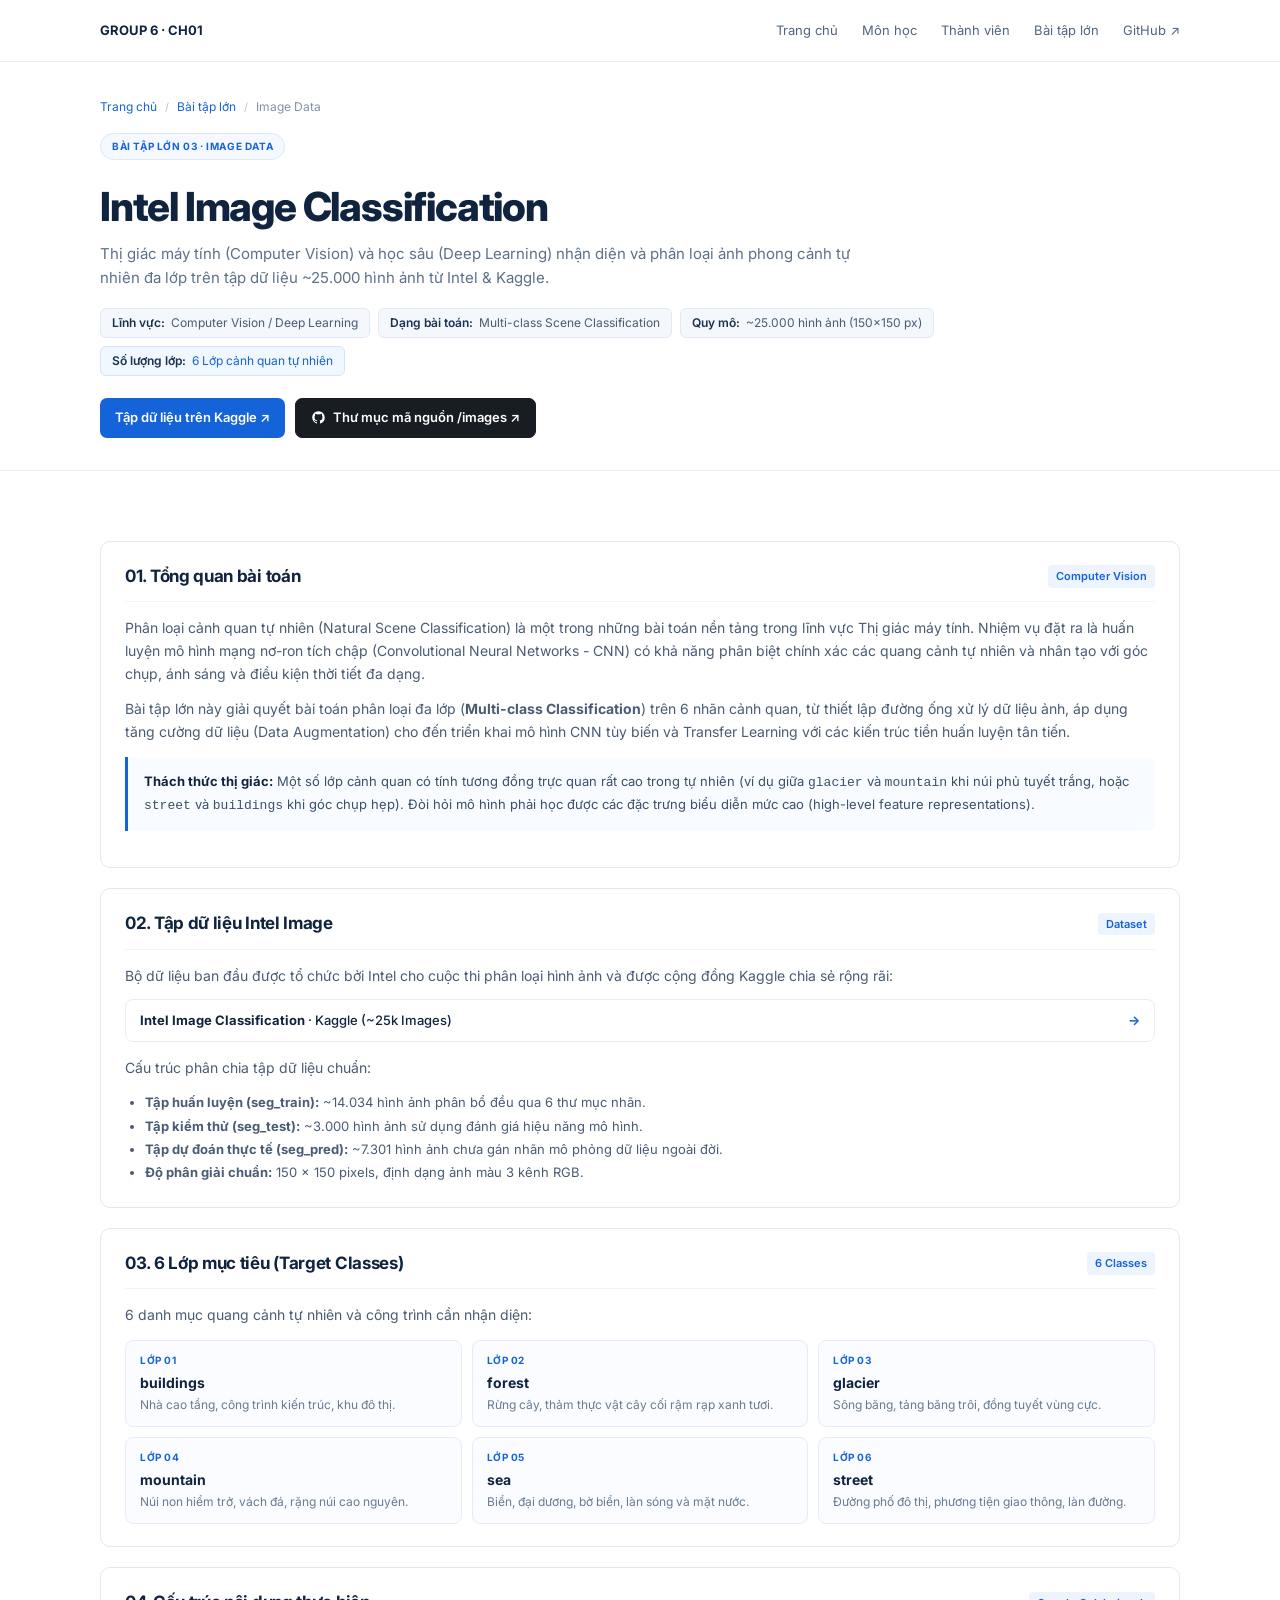
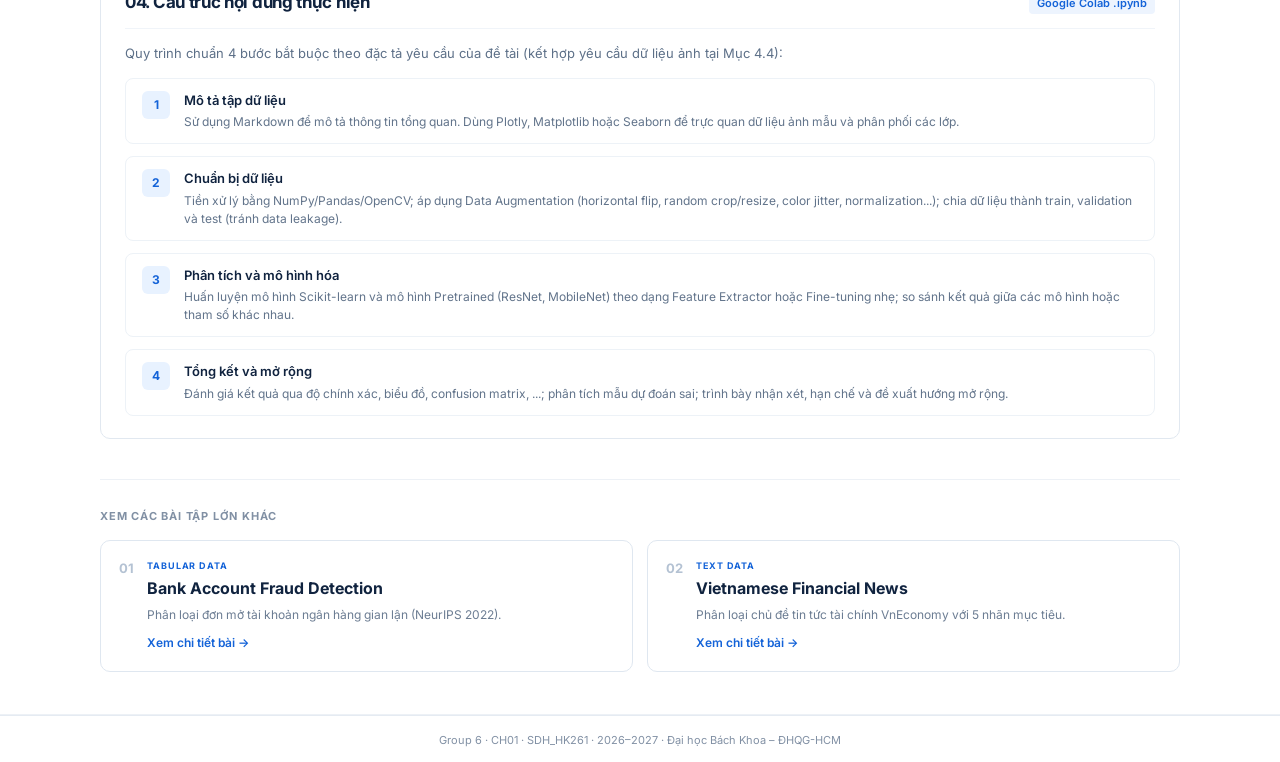
==== web/page/image/index.html @ 6b81ff3a "create landing page" ====
<!DOCTYPE html>
<html lang="vi">
<head>
    <meta charset="UTF-8">
    <meta name="viewport" content="width=device-width, initial-scale=1.0">

    <title>Image Data: Intel Image Classification · Group 6</title>

    <meta
        name="description"
        content="Bài tập lớn thị giác máy tính: Intel Image Classification (Kaggle ~25.000 ảnh) - Group 6."
    >

    <link rel="stylesheet" href="../../css/base.css">
    <link rel="stylesheet" href="../../css/page.css">

    <link rel="preconnect" href="https://fonts.googleapis.com">
    <link rel="preconnect" href="https://fonts.gstatic.com" crossorigin>
    <link
        href="https://fonts.googleapis.com/css2?family=Inter:wght@400;500;600;700;800&display=swap"
        rel="stylesheet"
    >
</head>

<body>

    <!-- ================= HEADER ================= -->
    <header class="header">
        <div class="container nav">
            <a href="../../index.html" class="logo">
                GROUP 6 · CH01
            </a>

            <nav class="nav-links">
                <a href="../../index.html">Trang chủ</a>
                <a href="../../index.html#course">Môn học</a>
                <a href="../../index.html#team">Thành viên</a>
                <a href="../../index.html#assignments">Bài tập lớn</a>
                <a
                    href="https://github.com/dducsw/co5177-data-analytics-and-visualization-project"
                    target="_blank"
                    rel="noopener noreferrer"
                >
                    GitHub ↗
                </a>
            </nav>
        </div>
    </header>

    <main>
        <!-- ================= HERO ================= -->
        <section class="page-hero">
            <div class="container">
                <nav class="breadcrumb" aria-label="Breadcrumb">
                    <a href="../../index.html">Trang chủ</a>
                    <span class="breadcrumb-sep">/</span>
                    <a href="../../index.html#assignments">Bài tập lớn</a>
                    <span class="breadcrumb-sep">/</span>
                    <span>Image Data</span>
                </nav>

                <div class="badge">
                    BÀI TẬP LỚN 03 · IMAGE DATA
                </div>

                <h1>Intel Image Classification</h1>

                <p class="page-hero-desc">
                    Thị giác máy tính (Computer Vision) và học sâu (Deep Learning) nhận diện và phân loại ảnh phong cảnh tự nhiên đa lớp trên tập dữ liệu ~25.000 hình ảnh từ Intel &amp; Kaggle.
                </p>

                <div class="meta-pills">
                    <div class="pill">
                        <strong>Lĩnh vực:</strong> Computer Vision / Deep Learning
                    </div>
                    <div class="pill">
                        <strong>Dạng bài toán:</strong> Multi-class Scene Classification
                    </div>
                    <div class="pill">
                        <strong>Quy mô:</strong> ~25.000 hình ảnh (150×150 px)
                    </div>
                    <div class="pill pill-highlight">
                        <strong>Số lượng lớp:</strong> 6 Lớp cảnh quan tự nhiên
                    </div>
                </div>

                <div class="page-actions">
                    <a
                        href="https://www.kaggle.com/datasets/puneet6060/intel-image-classification"
                        class="btn btn-primary"
                        target="_blank"
                        rel="noopener noreferrer"
                    >
                        Tập dữ liệu trên Kaggle ↗
                    </a>

                    <a
                        href="https://github.com/dducsw/co5177-data-analytics-and-visualization-project/tree/main/images"
                        class="btn btn-dark"
                        target="_blank"
                        rel="noopener noreferrer"
                    >
                        <svg width="15" height="15" viewBox="0 0 24 24" fill="currentColor" aria-hidden="true" style="margin-right: 7px;">
                            <path fill-rule="evenodd" clip-rule="evenodd" d="M12 2C6.477 2 2 6.484 2 12.017c0 4.425 2.865 8.18 6.839 9.504.5.092.682-.217.682-.483 0-.237-.008-.868-.013-1.703-2.782.605-3.369-1.343-3.369-1.343-.454-1.158-1.11-1.466-1.11-1.466-.908-.62.069-.608.069-.608 1.003.07 1.53 1.032 1.53 1.032.892 1.53 2.341 1.088 2.91.832.092-.647.35-1.088.636-1.338-2.22-.253-4.555-1.113-4.555-4.951 0-1.093.39-1.988 1.029-2.688-.103-.253-.446-1.272.098-2.65 0 0 .84-.27 2.75 1.026A9.564 9.564 0 0112 6.844c.85.004 1.705.115 2.504.337 1.909-1.296 2.747-1.027 2.747-1.027.546 1.379.202 2.398.1 2.651.64.7 1.028 1.595 1.028 2.688 0 3.848-2.339 4.695-4.566 4.943.359.309.678.92.678 1.855 0 1.338-.012 2.419-.012 2.747 0 .268.18.58.688.482A10.019 10.019 0 0022 12.017C22 6.484 17.522 2 12 2z" />
                        </svg>
                        Thư mục mã nguồn /images ↗
                    </a>
                </div>
            </div>
        </section>

        <!-- ================= CONTENT ================= -->
        <section class="section">
            <div class="container">
                <div class="detail-layout">
                    <!-- CARD 1: OVERVIEW -->
                        <div class="detail-card">
                            <div class="detail-card-title">
                                <h3>01. Tổng quan bài toán</h3>
                                <span class="card-badge">Computer Vision</span>
                            </div>
                            <p>
                                Phân loại cảnh quan tự nhiên (Natural Scene Classification) là một trong những bài toán nền tảng trong lĩnh vực Thị giác máy tính. Nhiệm vụ đặt ra là huấn luyện mô hình mạng nơ-ron tích chập (Convolutional Neural Networks - CNN) có khả năng phân biệt chính xác các quang cảnh tự nhiên và nhân tạo với góc chụp, ánh sáng và điều kiện thời tiết đa dạng.
                            </p>
                            <p>
                                Bài tập lớn này giải quyết bài toán phân loại đa lớp (<strong>Multi-class Classification</strong>) trên 6 nhãn cảnh quan, từ thiết lập đường ống xử lý dữ liệu ảnh, áp dụng tăng cường dữ liệu (Data Augmentation) cho đến triển khai mô hình CNN tùy biến và Transfer Learning với các kiến trúc tiền huấn luyện tân tiến.
                            </p>

                            <div class="highlight-box">
                                <strong>Thách thức thị giác:</strong> Một số lớp cảnh quan có tính tương đồng trực quan rất cao trong tự nhiên (ví dụ giữa <code>glacier</code> và <code>mountain</code> khi núi phủ tuyết trắng, hoặc <code>street</code> và <code>buildings</code> khi góc chụp hẹp). Đòi hỏi mô hình phải học được các đặc trưng biểu diễn mức cao (high-level feature representations).
                            </div>
                        </div>

                        <!-- CARD 2: DATASET -->
                        <div class="detail-card">
                            <div class="detail-card-title">
                                <h3>02. Tập dữ liệu Intel Image</h3>
                                <span class="card-badge">Dataset</span>
                            </div>
                            <p>
                                Bộ dữ liệu ban đầu được tổ chức bởi Intel cho cuộc thi phân loại hình ảnh và được cộng đồng Kaggle chia sẻ rộng rãi:
                            </p>
                            <div class="resource-list" style="margin-bottom: 14px;">
                                <a
                                    href="https://www.kaggle.com/datasets/puneet6060/intel-image-classification"
                                    class="resource-item"
                                    target="_blank"
                                    rel="noopener noreferrer"
                                >
                                    <span><strong>Intel Image Classification</strong> · Kaggle (~25k Images)</span>
                                    <span class="res-arrow">→</span>
                                </a>
                            </div>
                            <p>
                                Cấu trúc phân chia tập dữ liệu chuẩn:
                            </p>
                            <ul style="padding-left: 20px; color: #4a5c73; font-size: 13px; line-height: 1.8;">
                                <li><strong>Tập huấn luyện (seg_train):</strong> ~14.034 hình ảnh phân bổ đều qua 6 thư mục nhãn.</li>
                                <li><strong>Tập kiểm thử (seg_test):</strong> ~3.000 hình ảnh sử dụng đánh giá hiệu năng mô hình.</li>
                                <li><strong>Tập dự đoán thực tế (seg_pred):</strong> ~7.301 hình ảnh chưa gán nhãn mô phỏng dữ liệu ngoài đời.</li>
                                <li><strong>Độ phân giải chuẩn:</strong> 150 × 150 pixels, định dạng ảnh màu 3 kênh RGB.</li>
                            </ul>
                        </div>

                        <!-- CARD 3: TARGET CLASSES -->
                        <div class="detail-card">
                            <div class="detail-card-title">
                                <h3>03. 6 Lớp mục tiêu (Target Classes)</h3>
                                <span class="card-badge">6 Classes</span>
                            </div>
                            <p>
                                6 danh mục quang cảnh tự nhiên và công trình cần nhận diện:
                            </p>
                            <div class="class-grid" style="grid-template-columns: repeat(3, 1fr);">
                                <div class="class-item">
                                    <span class="class-item-num">Lớp 01</span>
                                    <span class="class-item-name">buildings</span>
                                    <span class="class-item-desc">Nhà cao tầng, công trình kiến trúc, khu đô thị.</span>
                                </div>
                                <div class="class-item">
                                    <span class="class-item-num">Lớp 02</span>
                                    <span class="class-item-name">forest</span>
                                    <span class="class-item-desc">Rừng cây, thảm thực vật cây cối rậm rạp xanh tươi.</span>
                                </div>
                                <div class="class-item">
                                    <span class="class-item-num">Lớp 03</span>
                                    <span class="class-item-name">glacier</span>
                                    <span class="class-item-desc">Sông băng, tảng băng trôi, đồng tuyết vùng cực.</span>
                                </div>
                                <div class="class-item">
                                    <span class="class-item-num">Lớp 04</span>
                                    <span class="class-item-name">mountain</span>
                                    <span class="class-item-desc">Núi non hiểm trở, vách đá, rặng núi cao nguyên.</span>
                                </div>
                                <div class="class-item">
                                    <span class="class-item-num">Lớp 05</span>
                                    <span class="class-item-name">sea</span>
                                    <span class="class-item-desc">Biển, đại dương, bờ biển, làn sóng và mặt nước.</span>
                                </div>
                                <div class="class-item">
                                    <span class="class-item-num">Lớp 06</span>
                                    <span class="class-item-name">street</span>
                                    <span class="class-item-desc">Đường phố đô thị, phương tiện giao thông, làn đường.</span>
                                </div>
                            </div>
                        </div>

                        <!-- CARD 4: PIPELINE -->
                        <div class="detail-card">
                            <div class="detail-card-title">
                                <h3>04. Cấu trúc nội dung thực hiện</h3>
                                <span class="card-badge">Google Colab .ipynb</span>
                            </div>
                            <p style="font-size: 13px; color: #5d7088; margin-bottom: 14px;">
                                Quy trình chuẩn 4 bước bắt buộc theo đặc tả yêu cầu của đề tài (kết hợp yêu cầu dữ liệu ảnh tại Mục 4.4):
                            </p>
                            <div class="pipeline-list">
                                <div class="pipeline-step">
                                    <div class="pipeline-step-idx">1</div>
                                    <div class="pipeline-step-content">
                                        <h4>Mô tả tập dữ liệu</h4>
                                        <p>Sử dụng Markdown để mô tả thông tin tổng quan. Dùng Plotly, Matplotlib hoặc Seaborn để trực quan dữ liệu ảnh mẫu và phân phối các lớp.</p>
                                    </div>
                                </div>
                                <div class="pipeline-step">
                                    <div class="pipeline-step-idx">2</div>
                                    <div class="pipeline-step-content">
                                        <h4>Chuẩn bị dữ liệu</h4>
                                        <p>Tiền xử lý bằng NumPy/Pandas/OpenCV; áp dụng Data Augmentation (horizontal flip, random crop/resize, color jitter, normalization...); chia dữ liệu thành train, validation và test (tránh data leakage).</p>
                                    </div>
                                </div>
                                <div class="pipeline-step">
                                    <div class="pipeline-step-idx">3</div>
                                    <div class="pipeline-step-content">
                                        <h4>Phân tích và mô hình hóa</h4>
                                        <p>Huấn luyện mô hình Scikit-learn và mô hình Pretrained (ResNet, MobileNet) theo dạng Feature Extractor hoặc Fine-tuning nhẹ; so sánh kết quả giữa các mô hình hoặc tham số khác nhau.</p>
                                    </div>
                                </div>
                                <div class="pipeline-step">
                                    <div class="pipeline-step-idx">4</div>
                                    <div class="pipeline-step-content">
                                        <h4>Tổng kết và mở rộng</h4>
                                        <p>Đánh giá kết quả qua độ chính xác, biểu đồ, confusion matrix, ...; phân tích mẫu dự đoán sai; trình bày nhận xét, hạn chế và đề xuất hướng mở rộng.</p>
                                    </div>
                                </div>
                            </div>
                        </div>
                </div>

                <!-- OTHER ASSIGNMENTS NAVIGATION -->
                <div class="other-assignments">
                    <div class="other-assignments-title">Xem các bài tập lớn khác</div>
                    <div class="other-assignments-grid">
                        <a href="../tabular/index.html" class="assignment-card">
                            <div class="assignment-number">01</div>
                            <div class="assignment-content">
                                <span class="assignment-type">TABULAR DATA</span>
                                <h3>Bank Account Fraud Detection</h3>
                                <p>Phân loại đơn mở tài khoản ngân hàng gian lận (NeurIPS 2022).</p>
                                <span class="view-project">Xem chi tiết bài →</span>
                            </div>
                        </a>

                        <a href="../text/index.html" class="assignment-card">
                            <div class="assignment-number">02</div>
                            <div class="assignment-content">
                                <span class="assignment-type">TEXT DATA</span>
                                <h3>Vietnamese Financial News</h3>
                                <p>Phân loại chủ đề tin tức tài chính VnEconomy với 5 nhãn mục tiêu.</p>
                                <span class="view-project">Xem chi tiết bài →</span>
                            </div>
                        </a>
                    </div>
                </div>
            </div>
        </section>
    </main>

    <!-- ================= FOOTER ================= -->
    <footer class="footer">
        <div class="container footer-content">
            <span>Group 6 · CH01 · SDH_HK261 · 2026–2027 · Đại học Bách Khoa – ĐHQG-HCM</span>
        </div>
    </footer>

</body>
</html>
---- web/css/base.css ----
/* =========================
   RESET & BASE
========================= */

* {
    margin: 0;
    padding: 0;
    box-sizing: border-box;
}

html {
    scroll-behavior: smooth;
}

body {
    font-family: "Inter", sans-serif;
    color: #10233f;
    background: #ffffff;
    line-height: 1.5;
}

a {
    color: inherit;
    text-decoration: none;
}

.container {
    width: min(1080px, calc(100% - 36px));
    margin: 0 auto;
}


/* =========================
   HEADER & NAVIGATION
========================= */

.header {
    height: 62px;
    border-bottom: 1px solid #e7edf5;
    background: rgba(255, 255, 255, 0.96);
    position: sticky;
    top: 0;
    z-index: 100;
    backdrop-filter: blur(10px);
}

.nav {
    height: 100%;
    display: flex;
    align-items: center;
    justify-content: space-between;
    gap: 20px;
}

.logo {
    display: flex;
    align-items: center;
    font-weight: 700;
    font-size: 13px;
    color: #10233f;
}

.nav-links {
    display: flex;
    gap: 24px;
    font-size: 13px;
    color: #52657f;
}

.nav-links a {
    transition: color 0.2s ease;
}

.nav-links a:hover {
    color: #1463d8;
}


/* =========================
   BUTTONS
========================= */

.btn {
    display: inline-flex;
    align-items: center;
    justify-content: center;
    padding: 9px 15px;
    border-radius: 7px;
    font-size: 13px;
    font-weight: 600;
    transition:
        background 0.2s ease,
        transform 0.2s ease,
        border-color 0.2s ease;
}

.btn-primary {
    background: #1463d8;
    color: #ffffff;
}

.btn-primary:hover {
    background: #0d50b5;
    transform: translateY(-1px);
}

.btn-secondary {
    background: #f0f4fa;
    color: #1a3353;
    border: 1px solid #d0dbe7;
}

.btn-secondary:hover {
    background: #e2ecf7;
    transform: translateY(-1px);
}

.btn-outline {
    background: #ffffff;
    color: #1463d8;
    border: 1px solid #c7dcf6;
}

.btn-outline:hover {
    background: #f5f9ff;
    border-color: #1463d8;
    transform: translateY(-1px);
}

.btn-dark {
    background: #181d24;
    color: #ffffff;
    border: 1px solid #181d24;
}

.btn-dark:hover {
    background: #0d1117;
    border-color: #0d1117;
    transform: translateY(-1px);
    box-shadow: 0 4px 12px rgba(16, 35, 63, 0.15);
}

.btn svg {
    flex-shrink: 0;
}

.btn-sm {
    padding: 6px 12px;
    font-size: 12px;
    border-radius: 6px;
}


/* =========================
   BADGES & LABELS
========================= */

.badge {
    display: inline-block;
    margin-bottom: 14px;
    padding: 5px 11px;
    border: 1px solid #d9e8fb;
    border-radius: 20px;
    background: #f5f9ff;
    color: #1463d8;
    font-size: 10px;
    font-weight: 700;
    letter-spacing: 0.6px;
}

.eyebrow {
    display: block;
    margin-bottom: 4px;
    color: #1463d8;
    font-size: 10px;
    font-weight: 700;
    letter-spacing: 1px;
}


/* =========================
   COMMON SECTION
========================= */

.section {
    padding: 42px 0;
    background: #ffffff;
    border-bottom: 1px solid #edf1f6;
}

.section-blue {
    background: #ffffff;
}

.section-heading {
    margin-bottom: 20px;
}

.section-heading h2 {
    font-size: 28px;
    line-height: 1.2;
    letter-spacing: -0.8px;
}


/* =========================
   ASSIGNMENT CARDS (SHARED)
========================= */

.assignment-grid {
    display: grid;
    grid-template-columns: repeat(3, 1fr);
    gap: 10px;
}

.assignment-card {
    display: flex;
    gap: 13px;
    padding: 18px;
    border: 1px solid #dfe7f0;
    border-radius: 10px;
    background: #ffffff;
    transition:
        transform 0.2s ease,
        box-shadow 0.2s ease,
        border-color 0.2s ease;
}

.assignment-card:hover {
    transform: translateY(-2px);
    border-color: #b9d2f2;
    box-shadow: 0 8px 20px rgba(31, 78, 121, 0.06);
}

.assignment-number {
    flex-shrink: 0;
    color: #b4c2d3;
    font-size: 13px;
    font-weight: 700;
}

.assignment-type {
    display: block;
    color: #1463d8;
    font-size: 9px;
    font-weight: 700;
    letter-spacing: 0.9px;
}

.assignment-content {
    flex: 1;
}

.assignment-content h3 {
    margin-top: 5px;
    font-size: 16px;
    line-height: 1.35;
    color: #10233f;
}

.assignment-content p {
    margin-top: 6px;
    color: #6c7d93;
    font-size: 12px;
    line-height: 1.5;
}

.view-project {
    display: inline-block;
    margin-top: 10px;
    color: #1463d8;
    font-size: 12px;
    font-weight: 600;
}


/* =========================
   FOOTER
========================= */

.footer {
    padding: 16px 0;
    background: #ffffff;
    border-top: 1px solid #e5ebf2;
}

.footer-content {
    display: flex;
    justify-content: center;
    align-items: center;
    text-align: center;
    color: #8190a4;
    font-size: 11px;
}


/* =========================
   BASE RESPONSIVE
========================= */

@media (max-width: 850px) {
    .nav-links {
        display: none;
    }

    .section {
        padding: 40px 0;
    }
}

@media (max-width: 600px) {
    .container {
        width: min(100% - 28px, 1080px);
    }

    .header {
        height: 58px;
    }

    .section {
        padding: 35px 0;
    }

    .section-heading {
        margin-bottom: 17px;
    }

    .section-heading h2 {
        font-size: 26px;
    }

    .assignment-card {
        padding: 16px;
    }

    .footer {
        padding: 15px 0;
    }

    .footer-content {
        line-height: 1.5;
    }
}
---- web/css/page.css ----
/* =========================
   DETAIL PAGES
========================= */

.breadcrumb {
    display: flex;
    align-items: center;
    gap: 8px;
    font-size: 12px;
    color: #8291a4;
    margin-bottom: 16px;
}

.breadcrumb a {
    color: #1463d8;
    transition: color 0.2s ease;
}

.breadcrumb a:hover {
    text-decoration: underline;
}

.breadcrumb-sep {
    color: #b4c2d3;
    font-size: 11px;
}

.page-hero {
    padding: 36px 0 32px;
    background: #ffffff;
    border-bottom: 1px solid #edf1f6;
}

.page-hero h1 {
    font-size: clamp(28px, 4vw, 40px);
    line-height: 1.15;
    letter-spacing: -1.2px;
    font-weight: 800;
    margin-top: 10px;
    color: #10233f;
}

.page-hero-desc {
    max-width: 780px;
    margin-top: 12px;
    color: #5d7088;
    font-size: 15px;
    line-height: 1.6;
}

.meta-pills {
    display: flex;
    flex-wrap: wrap;
    gap: 8px;
    margin-top: 18px;
}

.pill {
    display: inline-flex;
    align-items: center;
    gap: 6px;
    padding: 5px 11px;
    background: #f4f7fb;
    border: 1px solid #e1e9f2;
    border-radius: 6px;
    font-size: 12px;
    color: #4a5c73;
}

.pill strong {
    color: #1a3150;
    font-weight: 600;
}

.pill-highlight {
    background: #f0f7ff;
    border-color: #d1e4fa;
    color: #1463d8;
}

.page-actions {
    display: flex;
    flex-wrap: wrap;
    gap: 10px;
    margin-top: 22px;
}

.detail-layout {
    display: flex;
    flex-direction: column;
    gap: 20px;
    margin-top: 28px;
}

.detail-card {
    background: #ffffff;
    border: 1px solid #e1e8f0;
    border-radius: 10px;
    padding: 22px 24px;
    transition: border-color 0.2s ease, box-shadow 0.2s ease;
}

.detail-card:hover {
    border-color: #d2dfed;
    box-shadow: 0 4px 16px rgba(16, 35, 63, 0.04);
}

.detail-card-title {
    display: flex;
    align-items: center;
    justify-content: space-between;
    margin-bottom: 14px;
    padding-bottom: 12px;
    border-bottom: 1px solid #f0f4f9;
}

.detail-card-title h3 {
    font-size: 17px;
    font-weight: 700;
    letter-spacing: -0.3px;
    color: #10233f;
    display: flex;
    align-items: center;
    gap: 9px;
}

.detail-card-title .card-badge {
    font-size: 11px;
    font-weight: 600;
    padding: 3px 8px;
    border-radius: 4px;
    background: #edf4fe;
    color: #1463d8;
}

.detail-card p {
    color: #4a5c73;
    font-size: 14px;
    line-height: 1.65;
    margin-bottom: 12px;
}

.detail-card p:last-child {
    margin-bottom: 0;
}

.highlight-box {
    background: #f8fbff;
    border-left: 3px solid #1463d8;
    padding: 14px 16px;
    border-radius: 0 8px 8px 0;
    margin: 14px 0;
    font-size: 13px;
    color: #3b506b;
    line-height: 1.6;
}

.highlight-box strong {
    color: #10233f;
}

/* Class grid */
.class-grid {
    display: grid;
    grid-template-columns: repeat(auto-fill, minmax(200px, 1fr));
    gap: 10px;
    margin-top: 14px;
}

.class-item {
    padding: 12px 14px;
    border: 1px solid #e7edf5;
    border-radius: 8px;
    background: #fafcff;
    display: flex;
    flex-direction: column;
    gap: 4px;
    transition: transform 0.15s ease, border-color 0.15s ease;
}

.class-item:hover {
    transform: translateY(-2px);
    border-color: #b9d2f2;
    background: #ffffff;
}

.class-item-num {
    font-size: 10px;
    font-weight: 700;
    color: #1463d8;
    text-transform: uppercase;
    letter-spacing: 0.5px;
}

.class-item-name {
    font-size: 14px;
    font-weight: 700;
    color: #10233f;
}

.class-item-desc {
    font-size: 12px;
    color: #687b92;
    line-height: 1.4;
}

/* Steps / Pipeline */
.pipeline-list {
    display: flex;
    flex-direction: column;
    gap: 12px;
    margin-top: 14px;
}

.pipeline-step {
    display: flex;
    gap: 14px;
    padding: 12px 16px;
    border: 1px solid #edf2f7;
    border-radius: 8px;
    background: #ffffff;
}

.pipeline-step-idx {
    width: 28px;
    height: 28px;
    border-radius: 6px;
    background: #e8f2ff;
    color: #1463d8;
    display: flex;
    align-items: center;
    justify-content: center;
    font-weight: 700;
    font-size: 12px;
    flex-shrink: 0;
}

.pipeline-step-content h4 {
    font-size: 13px;
    font-weight: 600;
    color: #10233f;
    margin-bottom: 3px;
}

.pipeline-step-content p {
    font-size: 12px;
    color: #62748b;
    line-height: 1.5;
    margin-bottom: 0;
}

/* Resource items */
.resource-list {
    display: flex;
    flex-direction: column;
    gap: 10px;
}

.resource-item {
    display: flex;
    align-items: center;
    justify-content: space-between;
    padding: 11px 14px;
    border: 1px solid #e7edf5;
    border-radius: 8px;
    background: #ffffff;
    font-size: 13px;
    font-weight: 500;
    color: #10233f;
    transition: all 0.2s ease;
}

.resource-item:hover {
    border-color: #1463d8;
    color: #1463d8;
    background: #f7faff;
    transform: translateX(3px);
}

.resource-item span.res-arrow {
    color: #1463d8;
    font-weight: 700;
}

/* Other assignments nav bar */
.other-assignments {
    margin-top: 40px;
    padding-top: 28px;
    border-top: 1px solid #edf1f6;
}

.other-assignments-title {
    font-size: 11px;
    font-weight: 700;
    color: #8190a4;
    letter-spacing: 0.8px;
    text-transform: uppercase;
    margin-bottom: 16px;
}

.other-assignments-grid {
    display: grid;
    grid-template-columns: repeat(2, 1fr);
    gap: 14px;
}


/* =========================
   PAGE RESPONSIVE
========================= */

@media (max-width: 850px) {
    .other-assignments-grid {
        grid-template-columns: 1fr;
    }
}

@media (max-width: 600px) {
    .page-hero {
        padding: 26px 0 24px;
    }

    .page-hero h1 {
        font-size: 26px;
        letter-spacing: -0.8px;
    }

    .meta-pills {
        gap: 6px;
    }

    .pill {
        font-size: 11px;
        padding: 4px 9px;
    }

    .detail-card {
        padding: 16px 18px;
    }

    .class-grid {
        grid-template-columns: 1fr;
    }
}
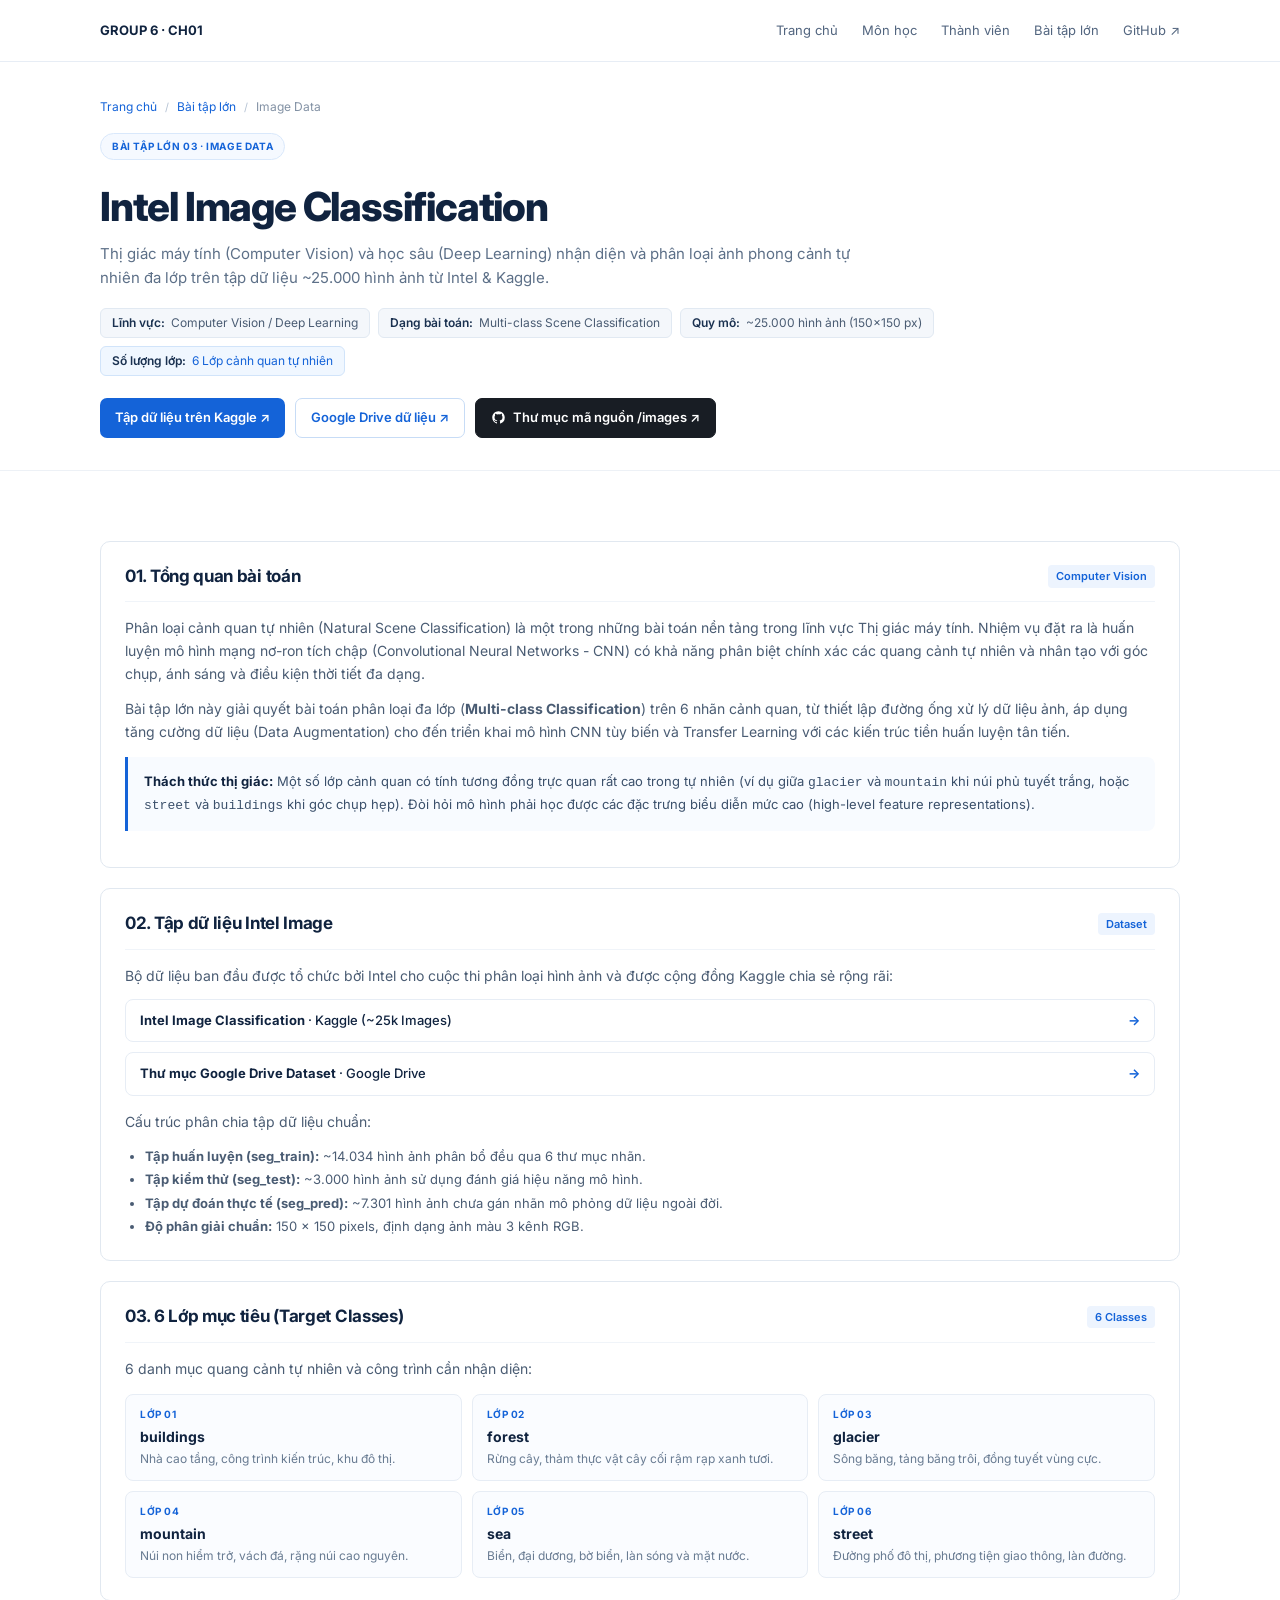
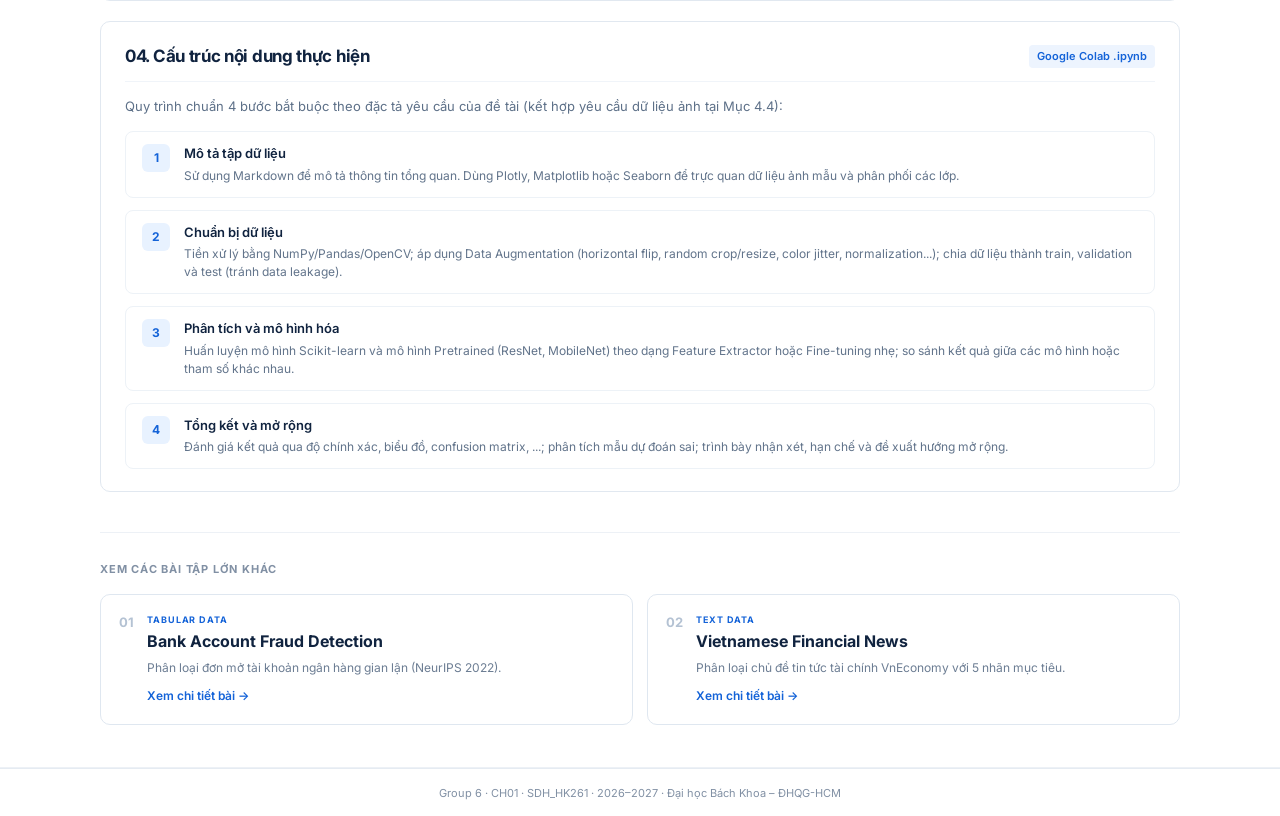
==== commit 83c6d0c8: "refactor: update web UI links, documentation, and streamline text classification notebook content" ====
--- a/web/page/image/index.html
+++ b/web/page/image/index.html
@@ -95,6 +95,15 @@
                     </a>
 
                     <a
+                        href="https://drive.google.com/drive/u/1/folders/1tvKO5ngr-TreH7GLJ77_DFR3ilTZoxUP"
+                        class="btn btn-outline"
+                        target="_blank"
+                        rel="noopener noreferrer"
+                    >
+                        Google Drive dữ liệu ↗
+                    </a>
+
+                    <a
                         href="https://github.com/dducsw/co5177-data-analytics-and-visualization-project/tree/main/images"
                         class="btn btn-dark"
                         target="_blank"
@@ -148,6 +157,15 @@
                                     rel="noopener noreferrer"
                                 >
                                     <span><strong>Intel Image Classification</strong> · Kaggle (~25k Images)</span>
+                                    <span class="res-arrow">→</span>
+                                </a>
+                                <a
+                                    href="https://drive.google.com/drive/u/1/folders/1tvKO5ngr-TreH7GLJ77_DFR3ilTZoxUP"
+                                    class="resource-item"
+                                    target="_blank"
+                                    rel="noopener noreferrer"
+                                >
+                                    <span><strong>Thư mục Google Drive Dataset</strong> · Google Drive</span>
                                     <span class="res-arrow">→</span>
                                 </a>
                             </div>
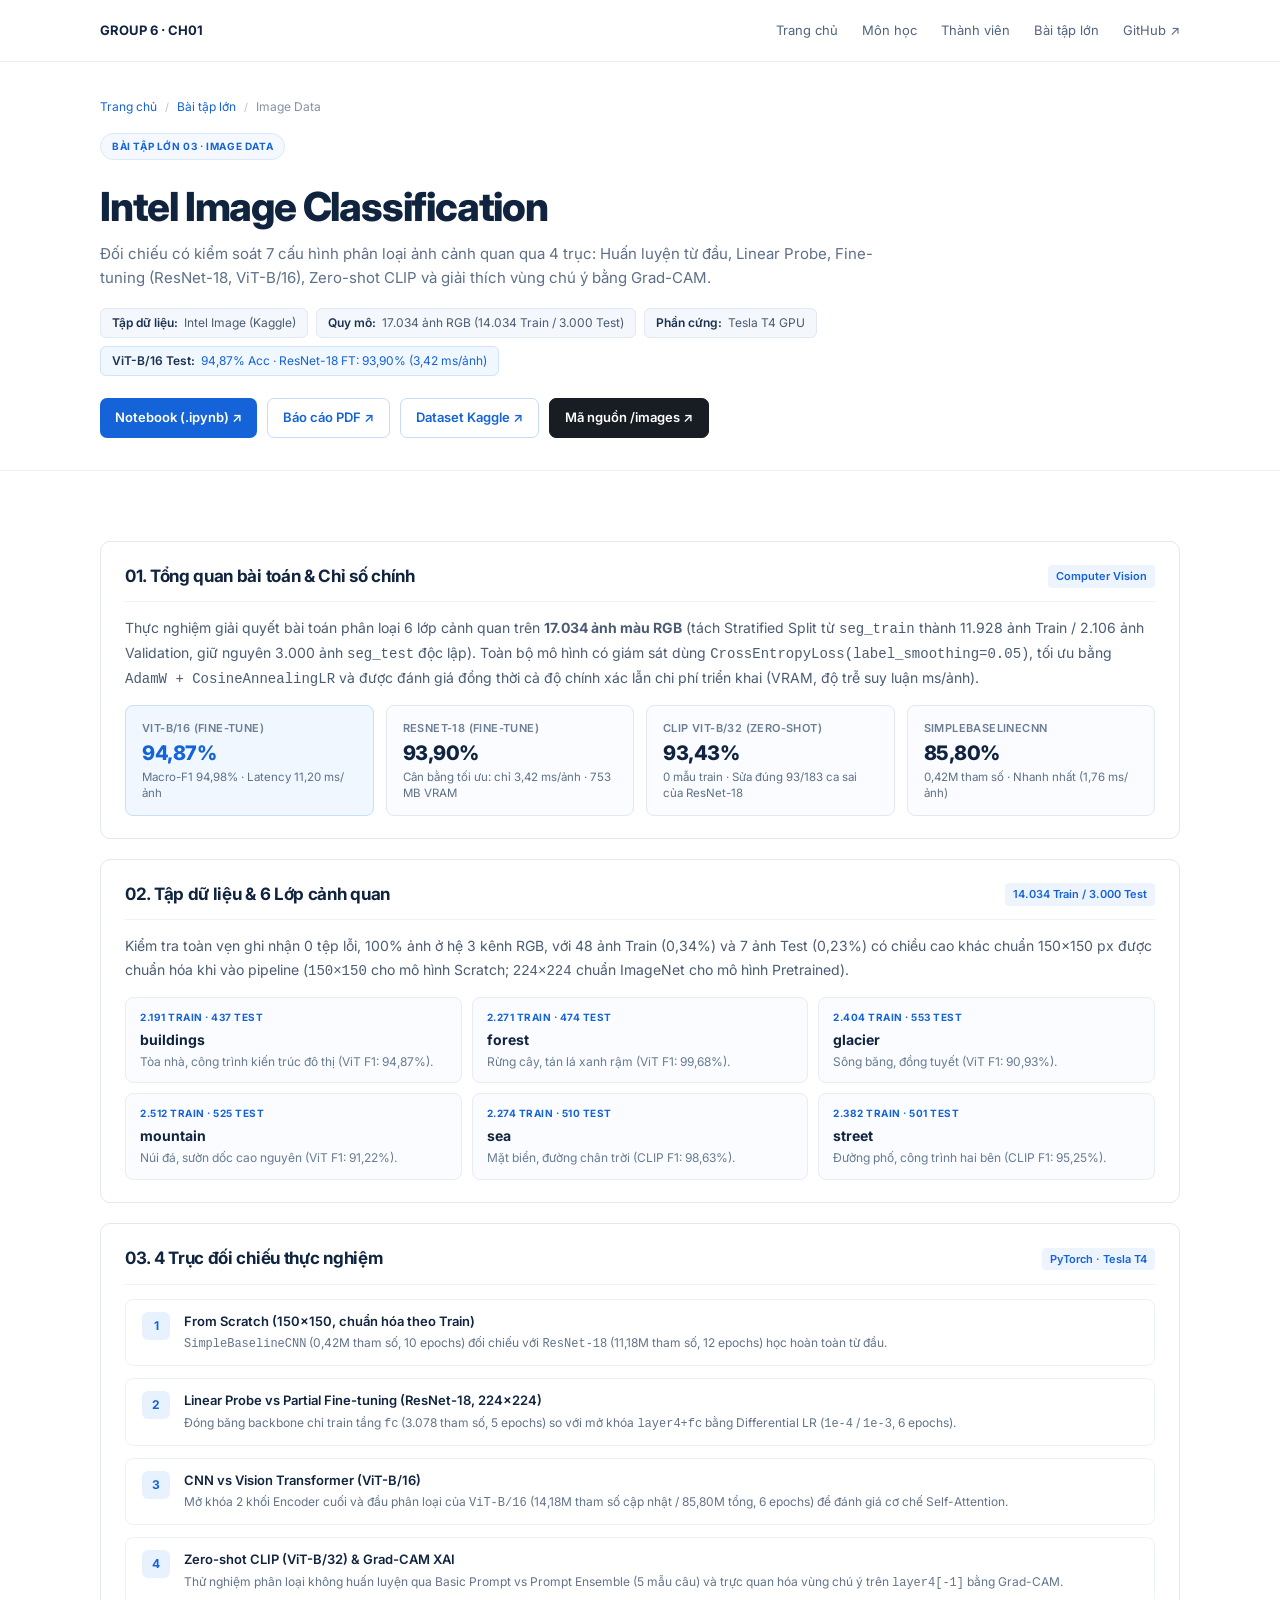
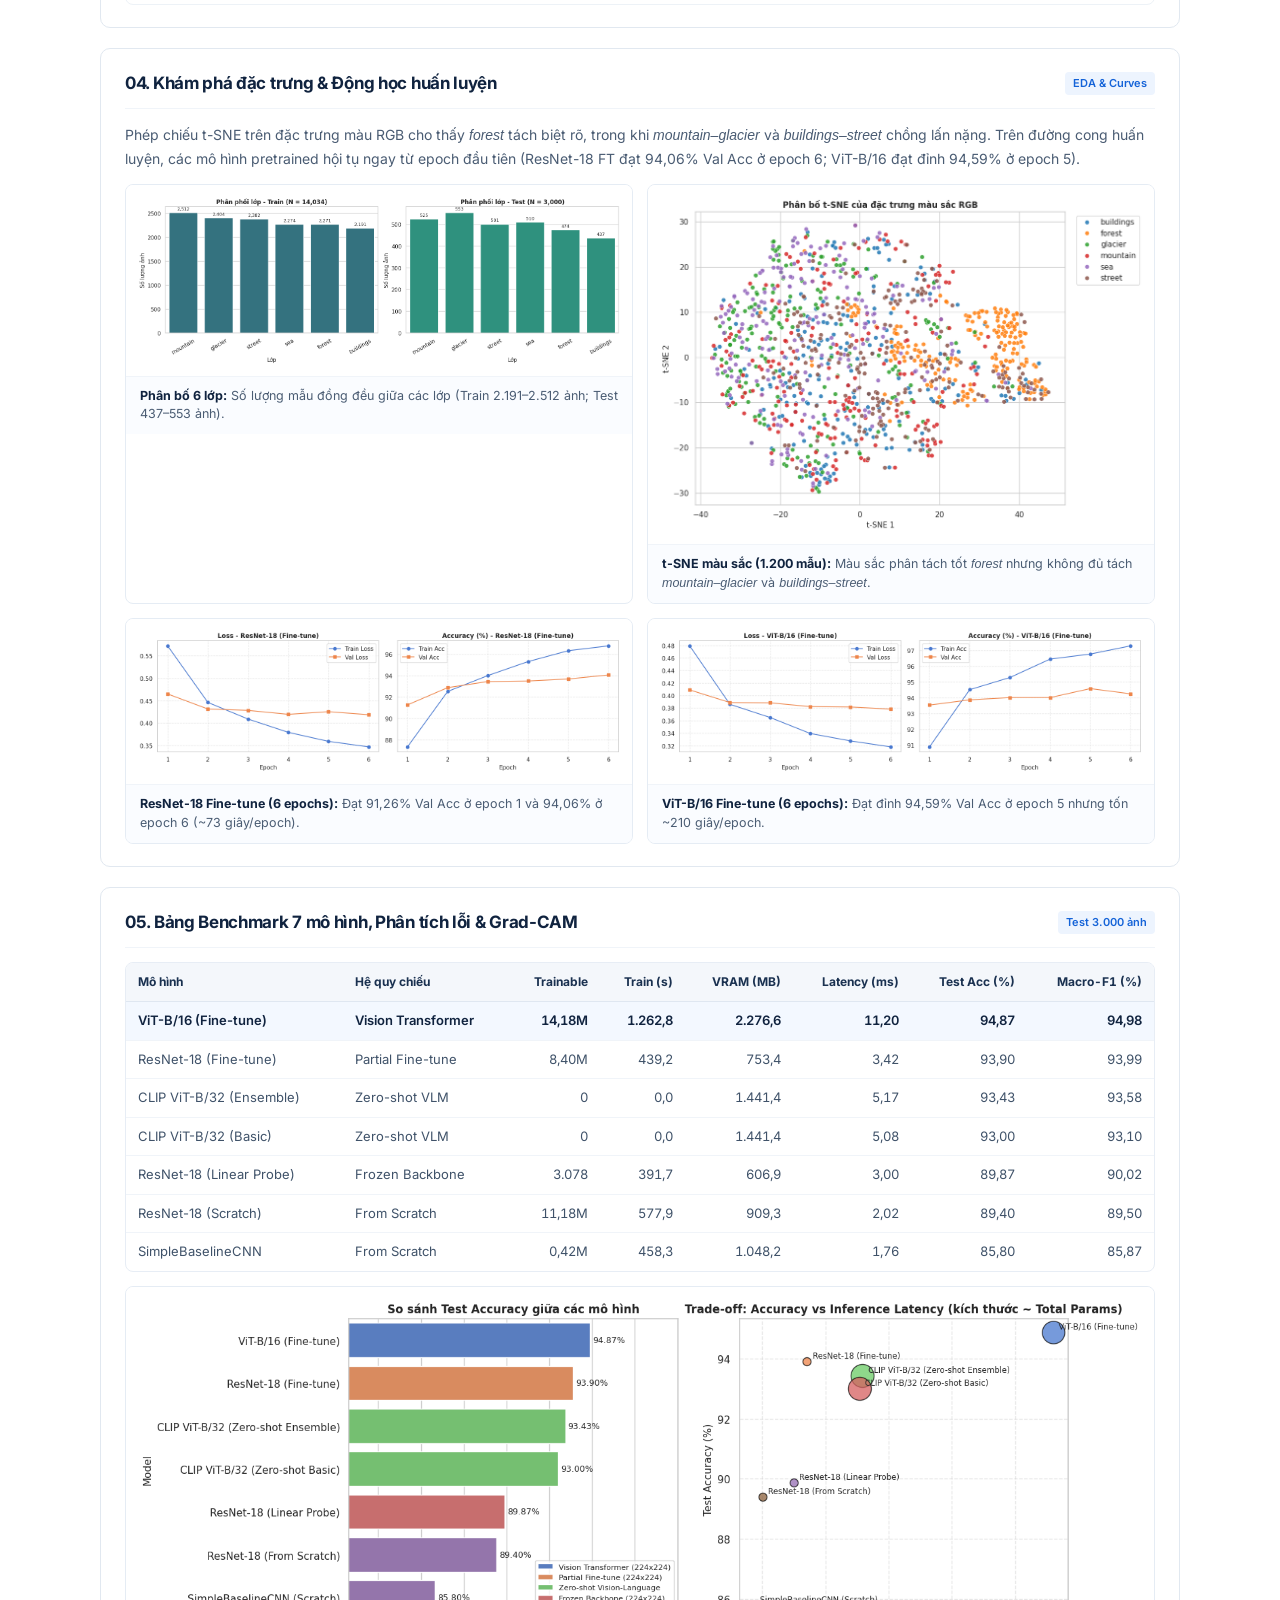
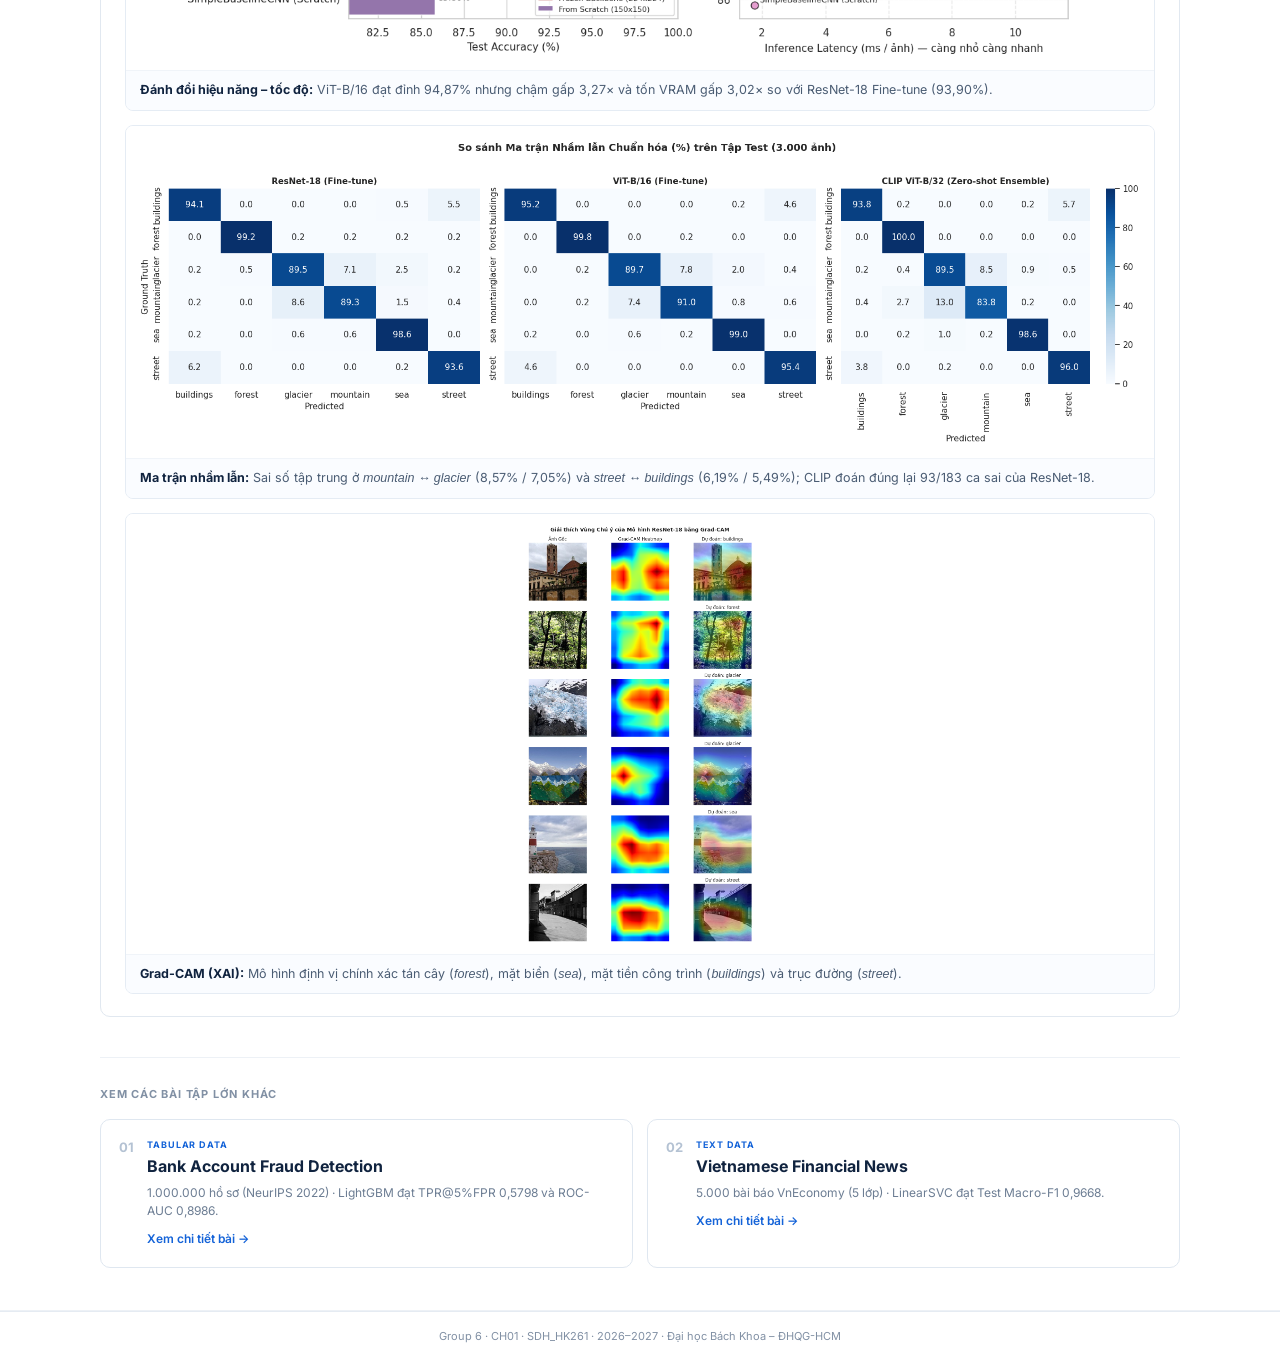
==== commit 9950c98c: "feat: add project results report, data figures, and image lightbox feature" ====
--- a/web/page/image/index.html
+++ b/web/page/image/index.html
@@ -8,7 +8,7 @@
 
     <meta
         name="description"
-        content="Bài tập lớn thị giác máy tính: Intel Image Classification (Kaggle ~25.000 ảnh) - Group 6."
+        content="Phân loại ảnh cảnh quan Intel Image Classification: đối chiếu SimpleCNN, ResNet-18, ViT-B/16, CLIP và Grad-CAM - Group 6."
     >
 
     <link rel="stylesheet" href="../../css/base.css">
@@ -66,41 +66,50 @@
                 <h1>Intel Image Classification</h1>
 
                 <p class="page-hero-desc">
-                    Thị giác máy tính (Computer Vision) và học sâu (Deep Learning) nhận diện và phân loại ảnh phong cảnh tự nhiên đa lớp trên tập dữ liệu ~25.000 hình ảnh từ Intel &amp; Kaggle.
+                    Đối chiếu có kiểm soát 7 cấu hình phân loại ảnh cảnh quan qua 4 trục: Huấn luyện từ đầu, Linear Probe, Fine-tuning (ResNet-18, ViT-B/16), Zero-shot CLIP và giải thích vùng chú ý bằng Grad-CAM.
                 </p>
 
                 <div class="meta-pills">
                     <div class="pill">
-                        <strong>Lĩnh vực:</strong> Computer Vision / Deep Learning
+                        <strong>Tập dữ liệu:</strong> Intel Image (Kaggle)
                     </div>
                     <div class="pill">
-                        <strong>Dạng bài toán:</strong> Multi-class Scene Classification
+                        <strong>Quy mô:</strong> 17.034 ảnh RGB (14.034 Train / 3.000 Test)
                     </div>
                     <div class="pill">
-                        <strong>Quy mô:</strong> ~25.000 hình ảnh (150×150 px)
+                        <strong>Phần cứng:</strong> Tesla T4 GPU
                     </div>
                     <div class="pill pill-highlight">
-                        <strong>Số lượng lớp:</strong> 6 Lớp cảnh quan tự nhiên
+                        <strong>ViT-B/16 Test:</strong> 94,87% Acc · ResNet-18 FT: 93,90% (3,42 ms/ảnh)
                     </div>
                 </div>
 
                 <div class="page-actions">
                     <a
-                        href="https://www.kaggle.com/datasets/puneet6060/intel-image-classification"
+                        href="https://github.com/dducsw/co5177-data-analytics-and-visualization-project/blob/main/images/intel-image-classification.ipynb"
                         class="btn btn-primary"
                         target="_blank"
                         rel="noopener noreferrer"
                     >
-                        Tập dữ liệu trên Kaggle ↗
+                        Notebook (.ipynb) ↗
                     </a>
 
                     <a
-                        href="https://drive.google.com/drive/u/1/folders/1tvKO5ngr-TreH7GLJ77_DFR3ilTZoxUP"
+                        href="../../assets/Group6-report.pdf"
                         class="btn btn-outline"
                         target="_blank"
                         rel="noopener noreferrer"
                     >
-                        Google Drive dữ liệu ↗
+                        Báo cáo PDF ↗
+                    </a>
+
+                    <a
+                        href="https://www.kaggle.com/datasets/puneet6060/intel-image-classification"
+                        class="btn btn-outline"
+                        target="_blank"
+                        rel="noopener noreferrer"
+                    >
+                        Dataset Kaggle ↗
                     </a>
 
                     <a
@@ -109,10 +118,7 @@
                         target="_blank"
                         rel="noopener noreferrer"
                     >
-                        <svg width="15" height="15" viewBox="0 0 24 24" fill="currentColor" aria-hidden="true" style="margin-right: 7px;">
-                            <path fill-rule="evenodd" clip-rule="evenodd" d="M12 2C6.477 2 2 6.484 2 12.017c0 4.425 2.865 8.18 6.839 9.504.5.092.682-.217.682-.483 0-.237-.008-.868-.013-1.703-2.782.605-3.369-1.343-3.369-1.343-.454-1.158-1.11-1.466-1.11-1.466-.908-.62.069-.608.069-.608 1.003.07 1.53 1.032 1.53 1.032.892 1.53 2.341 1.088 2.91.832.092-.647.35-1.088.636-1.338-2.22-.253-4.555-1.113-4.555-4.951 0-1.093.39-1.988 1.029-2.688-.103-.253-.446-1.272.098-2.65 0 0 .84-.27 2.75 1.026A9.564 9.564 0 0112 6.844c.85.004 1.705.115 2.504.337 1.909-1.296 2.747-1.027 2.747-1.027.546 1.379.202 2.398.1 2.651.64.7 1.028 1.595 1.028 2.688 0 3.848-2.339 4.695-4.566 4.943.359.309.678.92.678 1.855 0 1.338-.012 2.419-.012 2.747 0 .268.18.58.688.482A10.019 10.019 0 0022 12.017C22 6.484 17.522 2 12 2z" />
-                        </svg>
-                        Thư mục mã nguồn /images ↗
+                        Mã nguồn /images ↗
                     </a>
                 </div>
             </div>
@@ -122,147 +128,262 @@
         <section class="section">
             <div class="container">
                 <div class="detail-layout">
-                    <!-- CARD 1: OVERVIEW -->
-                        <div class="detail-card">
-                            <div class="detail-card-title">
-                                <h3>01. Tổng quan bài toán</h3>
-                                <span class="card-badge">Computer Vision</span>
-                            </div>
-                            <p>
-                                Phân loại cảnh quan tự nhiên (Natural Scene Classification) là một trong những bài toán nền tảng trong lĩnh vực Thị giác máy tính. Nhiệm vụ đặt ra là huấn luyện mô hình mạng nơ-ron tích chập (Convolutional Neural Networks - CNN) có khả năng phân biệt chính xác các quang cảnh tự nhiên và nhân tạo với góc chụp, ánh sáng và điều kiện thời tiết đa dạng.
-                            </p>
-                            <p>
-                                Bài tập lớn này giải quyết bài toán phân loại đa lớp (<strong>Multi-class Classification</strong>) trên 6 nhãn cảnh quan, từ thiết lập đường ống xử lý dữ liệu ảnh, áp dụng tăng cường dữ liệu (Data Augmentation) cho đến triển khai mô hình CNN tùy biến và Transfer Learning với các kiến trúc tiền huấn luyện tân tiến.
-                            </p>
-
-                            <div class="highlight-box">
-                                <strong>Thách thức thị giác:</strong> Một số lớp cảnh quan có tính tương đồng trực quan rất cao trong tự nhiên (ví dụ giữa <code>glacier</code> và <code>mountain</code> khi núi phủ tuyết trắng, hoặc <code>street</code> và <code>buildings</code> khi góc chụp hẹp). Đòi hỏi mô hình phải học được các đặc trưng biểu diễn mức cao (high-level feature representations).
-                            </div>
-                        </div>
-
-                        <!-- CARD 2: DATASET -->
-                        <div class="detail-card">
-                            <div class="detail-card-title">
-                                <h3>02. Tập dữ liệu Intel Image</h3>
-                                <span class="card-badge">Dataset</span>
-                            </div>
-                            <p>
-                                Bộ dữ liệu ban đầu được tổ chức bởi Intel cho cuộc thi phân loại hình ảnh và được cộng đồng Kaggle chia sẻ rộng rãi:
-                            </p>
-                            <div class="resource-list" style="margin-bottom: 14px;">
-                                <a
-                                    href="https://www.kaggle.com/datasets/puneet6060/intel-image-classification"
-                                    class="resource-item"
-                                    target="_blank"
-                                    rel="noopener noreferrer"
-                                >
-                                    <span><strong>Intel Image Classification</strong> · Kaggle (~25k Images)</span>
-                                    <span class="res-arrow">→</span>
-                                </a>
-                                <a
-                                    href="https://drive.google.com/drive/u/1/folders/1tvKO5ngr-TreH7GLJ77_DFR3ilTZoxUP"
-                                    class="resource-item"
-                                    target="_blank"
-                                    rel="noopener noreferrer"
-                                >
-                                    <span><strong>Thư mục Google Drive Dataset</strong> · Google Drive</span>
-                                    <span class="res-arrow">→</span>
-                                </a>
-                            </div>
-                            <p>
-                                Cấu trúc phân chia tập dữ liệu chuẩn:
-                            </p>
-                            <ul style="padding-left: 20px; color: #4a5c73; font-size: 13px; line-height: 1.8;">
-                                <li><strong>Tập huấn luyện (seg_train):</strong> ~14.034 hình ảnh phân bổ đều qua 6 thư mục nhãn.</li>
-                                <li><strong>Tập kiểm thử (seg_test):</strong> ~3.000 hình ảnh sử dụng đánh giá hiệu năng mô hình.</li>
-                                <li><strong>Tập dự đoán thực tế (seg_pred):</strong> ~7.301 hình ảnh chưa gán nhãn mô phỏng dữ liệu ngoài đời.</li>
-                                <li><strong>Độ phân giải chuẩn:</strong> 150 × 150 pixels, định dạng ảnh màu 3 kênh RGB.</li>
-                            </ul>
-                        </div>
-
-                        <!-- CARD 3: TARGET CLASSES -->
-                        <div class="detail-card">
-                            <div class="detail-card-title">
-                                <h3>03. 6 Lớp mục tiêu (Target Classes)</h3>
-                                <span class="card-badge">6 Classes</span>
-                            </div>
-                            <p>
-                                6 danh mục quang cảnh tự nhiên và công trình cần nhận diện:
-                            </p>
-                            <div class="class-grid" style="grid-template-columns: repeat(3, 1fr);">
-                                <div class="class-item">
-                                    <span class="class-item-num">Lớp 01</span>
-                                    <span class="class-item-name">buildings</span>
-                                    <span class="class-item-desc">Nhà cao tầng, công trình kiến trúc, khu đô thị.</span>
+
+                    <!-- CARD 1: OVERVIEW & KPI -->
+                    <div class="detail-card">
+                        <div class="detail-card-title">
+                            <h3>01. Tổng quan bài toán &amp; Chỉ số chính</h3>
+                            <span class="card-badge">Computer Vision</span>
+                        </div>
+                        <p>
+                            Thực nghiệm giải quyết bài toán phân loại 6 lớp cảnh quan trên <strong>17.034 ảnh màu RGB</strong> (tách Stratified Split từ <code>seg_train</code> thành 11.928 ảnh Train / 2.106 ảnh Validation, giữ nguyên 3.000 ảnh <code>seg_test</code> độc lập). Toàn bộ mô hình có giám sát dùng <code>CrossEntropyLoss(label_smoothing=0.05)</code>, tối ưu bằng <code>AdamW + CosineAnnealingLR</code> và được đánh giá đồng thời cả độ chính xác lẫn chi phí triển khai (VRAM, độ trễ suy luận ms/ảnh).
+                        </p>
+
+                        <div class="kpi-grid">
+                            <div class="kpi-card kpi-accent">
+                                <span class="kpi-label">ViT-B/16 (Fine-tune)</span>
+                                <span class="kpi-value">94,87%</span>
+                                <span class="kpi-sub">Macro-F1 94,98% · Latency 11,20 ms/ảnh</span>
+                            </div>
+                            <div class="kpi-card">
+                                <span class="kpi-label">ResNet-18 (Fine-tune)</span>
+                                <span class="kpi-value">93,90%</span>
+                                <span class="kpi-sub">Cân bằng tối ưu: chỉ 3,42 ms/ảnh · 753 MB VRAM</span>
+                            </div>
+                            <div class="kpi-card">
+                                <span class="kpi-label">CLIP ViT-B/32 (Zero-shot)</span>
+                                <span class="kpi-value">93,43%</span>
+                                <span class="kpi-sub">0 mẫu train · Sửa đúng 93/183 ca sai của ResNet-18</span>
+                            </div>
+                            <div class="kpi-card">
+                                <span class="kpi-label">SimpleBaselineCNN</span>
+                                <span class="kpi-value">85,80%</span>
+                                <span class="kpi-sub">0,42M tham số · Nhanh nhất (1,76 ms/ảnh)</span>
+                            </div>
+                        </div>
+                    </div>
+
+                    <!-- CARD 2: TARGET CLASSES -->
+                    <div class="detail-card">
+                        <div class="detail-card-title">
+                            <h3>02. Tập dữ liệu &amp; 6 Lớp cảnh quan</h3>
+                            <span class="card-badge">14.034 Train / 3.000 Test</span>
+                        </div>
+                        <p>
+                            Kiểm tra toàn vẹn ghi nhận 0 tệp lỗi, 100% ảnh ở hệ 3 kênh RGB, với 48 ảnh Train (0,34%) và 7 ảnh Test (0,23%) có chiều cao khác chuẩn 150×150 px được chuẩn hóa khi vào pipeline (<code>150×150</code> cho mô hình Scratch; <code>224×224</code> chuẩn ImageNet cho mô hình Pretrained).
+                        </p>
+                        <div class="class-grid" style="grid-template-columns: repeat(3, 1fr);">
+                            <div class="class-item">
+                                <span class="class-item-num">2.191 Train · 437 Test</span>
+                                <span class="class-item-name">buildings</span>
+                                <span class="class-item-desc">Tòa nhà, công trình kiến trúc đô thị (ViT F1: 94,87%).</span>
+                            </div>
+                            <div class="class-item">
+                                <span class="class-item-num">2.271 Train · 474 Test</span>
+                                <span class="class-item-name">forest</span>
+                                <span class="class-item-desc">Rừng cây, tán lá xanh rậm (ViT F1: 99,68%).</span>
+                            </div>
+                            <div class="class-item">
+                                <span class="class-item-num">2.404 Train · 553 Test</span>
+                                <span class="class-item-name">glacier</span>
+                                <span class="class-item-desc">Sông băng, đồng tuyết (ViT F1: 90,93%).</span>
+                            </div>
+                            <div class="class-item">
+                                <span class="class-item-num">2.512 Train · 525 Test</span>
+                                <span class="class-item-name">mountain</span>
+                                <span class="class-item-desc">Núi đá, sườn dốc cao nguyên (ViT F1: 91,22%).</span>
+                            </div>
+                            <div class="class-item">
+                                <span class="class-item-num">2.274 Train · 510 Test</span>
+                                <span class="class-item-name">sea</span>
+                                <span class="class-item-desc">Mặt biển, đường chân trời (CLIP F1: 98,63%).</span>
+                            </div>
+                            <div class="class-item">
+                                <span class="class-item-num">2.382 Train · 501 Test</span>
+                                <span class="class-item-name">street</span>
+                                <span class="class-item-desc">Đường phố, công trình hai bên (CLIP F1: 95,25%).</span>
+                            </div>
+                        </div>
+                    </div>
+
+                    <!-- CARD 3: PIPELINE -->
+                    <div class="detail-card">
+                        <div class="detail-card-title">
+                            <h3>03. 4 Trục đối chiếu thực nghiệm</h3>
+                            <span class="card-badge">PyTorch · Tesla T4</span>
+                        </div>
+                        <div class="pipeline-list">
+                            <div class="pipeline-step">
+                                <div class="pipeline-step-idx">1</div>
+                                <div class="pipeline-step-content">
+                                    <h4>From Scratch (150×150, chuẩn hóa theo Train)</h4>
+                                    <p><code>SimpleBaselineCNN</code> (0,42M tham số, 10 epochs) đối chiếu với <code>ResNet-18</code> (11,18M tham số, 12 epochs) học hoàn toàn từ đầu.</p>
                                 </div>
-                                <div class="class-item">
-                                    <span class="class-item-num">Lớp 02</span>
-                                    <span class="class-item-name">forest</span>
-                                    <span class="class-item-desc">Rừng cây, thảm thực vật cây cối rậm rạp xanh tươi.</span>
+                            </div>
+                            <div class="pipeline-step">
+                                <div class="pipeline-step-idx">2</div>
+                                <div class="pipeline-step-content">
+                                    <h4>Linear Probe vs Partial Fine-tuning (ResNet-18, 224×224)</h4>
+                                    <p>Đóng băng backbone chỉ train tầng <code>fc</code> (3.078 tham số, 5 epochs) so với mở khóa <code>layer4+fc</code> bằng Differential LR (<code>1e-4</code> / <code>1e-3</code>, 6 epochs).</p>
                                 </div>
-                                <div class="class-item">
-                                    <span class="class-item-num">Lớp 03</span>
-                                    <span class="class-item-name">glacier</span>
-                                    <span class="class-item-desc">Sông băng, tảng băng trôi, đồng tuyết vùng cực.</span>
+                            </div>
+                            <div class="pipeline-step">
+                                <div class="pipeline-step-idx">3</div>
+                                <div class="pipeline-step-content">
+                                    <h4>CNN vs Vision Transformer (ViT-B/16)</h4>
+                                    <p>Mở khóa 2 khối Encoder cuối và đầu phân loại của <code>ViT-B/16</code> (14,18M tham số cập nhật / 85,80M tổng, 6 epochs) để đánh giá cơ chế Self-Attention.</p>
                                 </div>
-                                <div class="class-item">
-                                    <span class="class-item-num">Lớp 04</span>
-                                    <span class="class-item-name">mountain</span>
-                                    <span class="class-item-desc">Núi non hiểm trở, vách đá, rặng núi cao nguyên.</span>
+                            </div>
+                            <div class="pipeline-step">
+                                <div class="pipeline-step-idx">4</div>
+                                <div class="pipeline-step-content">
+                                    <h4>Zero-shot CLIP (ViT-B/32) &amp; Grad-CAM XAI</h4>
+                                    <p>Thử nghiệm phân loại không huấn luyện qua Basic Prompt vs Prompt Ensemble (5 mẫu câu) và trực quan hóa vùng chú ý trên <code>layer4[-1]</code> bằng Grad-CAM.</p>
                                 </div>
-                                <div class="class-item">
-                                    <span class="class-item-num">Lớp 05</span>
-                                    <span class="class-item-name">sea</span>
-                                    <span class="class-item-desc">Biển, đại dương, bờ biển, làn sóng và mặt nước.</span>
-                                </div>
-                                <div class="class-item">
-                                    <span class="class-item-num">Lớp 06</span>
-                                    <span class="class-item-name">street</span>
-                                    <span class="class-item-desc">Đường phố đô thị, phương tiện giao thông, làn đường.</span>
-                                </div>
-                            </div>
-                        </div>
-
-                        <!-- CARD 4: PIPELINE -->
-                        <div class="detail-card">
-                            <div class="detail-card-title">
-                                <h3>04. Cấu trúc nội dung thực hiện</h3>
-                                <span class="card-badge">Google Colab .ipynb</span>
-                            </div>
-                            <p style="font-size: 13px; color: #5d7088; margin-bottom: 14px;">
-                                Quy trình chuẩn 4 bước bắt buộc theo đặc tả yêu cầu của đề tài (kết hợp yêu cầu dữ liệu ảnh tại Mục 4.4):
-                            </p>
-                            <div class="pipeline-list">
-                                <div class="pipeline-step">
-                                    <div class="pipeline-step-idx">1</div>
-                                    <div class="pipeline-step-content">
-                                        <h4>Mô tả tập dữ liệu</h4>
-                                        <p>Sử dụng Markdown để mô tả thông tin tổng quan. Dùng Plotly, Matplotlib hoặc Seaborn để trực quan dữ liệu ảnh mẫu và phân phối các lớp.</p>
-                                    </div>
-                                </div>
-                                <div class="pipeline-step">
-                                    <div class="pipeline-step-idx">2</div>
-                                    <div class="pipeline-step-content">
-                                        <h4>Chuẩn bị dữ liệu</h4>
-                                        <p>Tiền xử lý bằng NumPy/Pandas/OpenCV; áp dụng Data Augmentation (horizontal flip, random crop/resize, color jitter, normalization...); chia dữ liệu thành train, validation và test (tránh data leakage).</p>
-                                    </div>
-                                </div>
-                                <div class="pipeline-step">
-                                    <div class="pipeline-step-idx">3</div>
-                                    <div class="pipeline-step-content">
-                                        <h4>Phân tích và mô hình hóa</h4>
-                                        <p>Huấn luyện mô hình Scikit-learn và mô hình Pretrained (ResNet, MobileNet) theo dạng Feature Extractor hoặc Fine-tuning nhẹ; so sánh kết quả giữa các mô hình hoặc tham số khác nhau.</p>
-                                    </div>
-                                </div>
-                                <div class="pipeline-step">
-                                    <div class="pipeline-step-idx">4</div>
-                                    <div class="pipeline-step-content">
-                                        <h4>Tổng kết và mở rộng</h4>
-                                        <p>Đánh giá kết quả qua độ chính xác, biểu đồ, confusion matrix, ...; phân tích mẫu dự đoán sai; trình bày nhận xét, hạn chế và đề xuất hướng mở rộng.</p>
-                                    </div>
-                                </div>
-                            </div>
-                        </div>
+                            </div>
+                        </div>
+                    </div>
+
+                    <!-- CARD 4: EDA & TRAINING CURVES -->
+                    <div class="detail-card">
+                        <div class="detail-card-title">
+                            <h3>04. Khám phá đặc trưng &amp; Động học huấn luyện</h3>
+                            <span class="card-badge">EDA &amp; Curves</span>
+                        </div>
+                        <p>
+                            Phép chiếu t-SNE trên đặc trưng màu RGB cho thấy <em>forest</em> tách biệt rõ, trong khi <em>mountain–glacier</em> và <em>buildings–street</em> chồng lấn nặng. Trên đường cong huấn luyện, các mô hình pretrained hội tụ ngay từ epoch đầu tiên (ResNet-18 FT đạt 94,06% Val Acc ở epoch 6; ViT-B/16 đạt đỉnh 94,59% ở epoch 5).
+                        </p>
+                        <div class="figure-grid">
+                            <figure class="figure-card">
+                                <img src="../../assets/figures/image/c11_f0.png" alt="Phân phối số lượng ảnh theo 6 lớp" loading="lazy">
+                                <figcaption><strong>Phân bố 6 lớp:</strong> Số lượng mẫu đồng đều giữa các lớp (Train 2.191–2.512 ảnh; Test 437–553 ảnh).</figcaption>
+                            </figure>
+                            <figure class="figure-card">
+                                <img src="../../assets/figures/image/c25_f0.png" alt="Trực quan hóa t-SNE đặc trưng màu RGB" loading="lazy">
+                                <figcaption><strong>t-SNE màu sắc (1.200 mẫu):</strong> Màu sắc phân tách tốt <em>forest</em> nhưng không đủ tách <em>mountain–glacier</em> và <em>buildings–street</em>.</figcaption>
+                            </figure>
+                            <figure class="figure-card">
+                                <img src="../../assets/figures/image/c48_f1.png" alt="Đường cong huấn luyện ResNet-18 Fine-tune" loading="lazy">
+                                <figcaption><strong>ResNet-18 Fine-tune (6 epochs):</strong> Đạt 91,26% Val Acc ở epoch 1 và 94,06% ở epoch 6 (~73 giây/epoch).</figcaption>
+                            </figure>
+                            <figure class="figure-card">
+                                <img src="../../assets/figures/image/c48_f2.png" alt="Đường cong huấn luyện ViT-B/16 Fine-tune" loading="lazy">
+                                <figcaption><strong>ViT-B/16 Fine-tune (6 epochs):</strong> Đạt đỉnh 94,59% Val Acc ở epoch 5 nhưng tốn ~210 giây/epoch.</figcaption>
+                            </figure>
+                        </div>
+                    </div>
+
+                    <!-- CARD 5: BENCHMARK & XAI -->
+                    <div class="detail-card">
+                        <div class="detail-card-title">
+                            <h3>05. Bảng Benchmark 7 mô hình, Phân tích lỗi &amp; Grad-CAM</h3>
+                            <span class="card-badge">Test 3.000 ảnh</span>
+                        </div>
+                        <div class="table-wrap">
+                            <table class="result-table">
+                                <thead>
+                                    <tr>
+                                        <th>Mô hình</th>
+                                        <th>Hệ quy chiếu</th>
+                                        <th class="num">Trainable</th>
+                                        <th class="num">Train (s)</th>
+                                        <th class="num">VRAM (MB)</th>
+                                        <th class="num">Latency (ms)</th>
+                                        <th class="num">Test Acc (%)</th>
+                                        <th class="num">Macro-F1 (%)</th>
+                                    </tr>
+                                </thead>
+                                <tbody>
+                                    <tr class="row-best">
+                                        <td>ViT-B/16 (Fine-tune)</td>
+                                        <td>Vision Transformer</td>
+                                        <td class="num">14,18M</td>
+                                        <td class="num">1.262,8</td>
+                                        <td class="num">2.276,6</td>
+                                        <td class="num">11,20</td>
+                                        <td class="num">94,87</td>
+                                        <td class="num">94,98</td>
+                                    </tr>
+                                    <tr>
+                                        <td>ResNet-18 (Fine-tune)</td>
+                                        <td>Partial Fine-tune</td>
+                                        <td class="num">8,40M</td>
+                                        <td class="num">439,2</td>
+                                        <td class="num">753,4</td>
+                                        <td class="num">3,42</td>
+                                        <td class="num">93,90</td>
+                                        <td class="num">93,99</td>
+                                    </tr>
+                                    <tr>
+                                        <td>CLIP ViT-B/32 (Ensemble)</td>
+                                        <td>Zero-shot VLM</td>
+                                        <td class="num">0</td>
+                                        <td class="num">0,0</td>
+                                        <td class="num">1.441,4</td>
+                                        <td class="num">5,17</td>
+                                        <td class="num">93,43</td>
+                                        <td class="num">93,58</td>
+                                    </tr>
+                                    <tr>
+                                        <td>CLIP ViT-B/32 (Basic)</td>
+                                        <td>Zero-shot VLM</td>
+                                        <td class="num">0</td>
+                                        <td class="num">0,0</td>
+                                        <td class="num">1.441,4</td>
+                                        <td class="num">5,08</td>
+                                        <td class="num">93,00</td>
+                                        <td class="num">93,10</td>
+                                    </tr>
+                                    <tr>
+                                        <td>ResNet-18 (Linear Probe)</td>
+                                        <td>Frozen Backbone</td>
+                                        <td class="num">3.078</td>
+                                        <td class="num">391,7</td>
+                                        <td class="num">606,9</td>
+                                        <td class="num">3,00</td>
+                                        <td class="num">89,87</td>
+                                        <td class="num">90,02</td>
+                                    </tr>
+                                    <tr>
+                                        <td>ResNet-18 (Scratch)</td>
+                                        <td>From Scratch</td>
+                                        <td class="num">11,18M</td>
+                                        <td class="num">577,9</td>
+                                        <td class="num">909,3</td>
+                                        <td class="num">2,02</td>
+                                        <td class="num">89,40</td>
+                                        <td class="num">89,50</td>
+                                    </tr>
+                                    <tr>
+                                        <td>SimpleBaselineCNN</td>
+                                        <td>From Scratch</td>
+                                        <td class="num">0,42M</td>
+                                        <td class="num">458,3</td>
+                                        <td class="num">1.048,2</td>
+                                        <td class="num">1,76</td>
+                                        <td class="num">85,80</td>
+                                        <td class="num">85,87</td>
+                                    </tr>
+                                </tbody>
+                            </table>
+                        </div>
+
+                        <div class="figure-grid">
+                            <figure class="figure-card figure-wide">
+                                <img src="../../assets/figures/image/c53_f0.png" alt="Benchmark Accuracy và Inference Latency của 7 mô hình" loading="lazy">
+                                <figcaption><strong>Đánh đổi hiệu năng – tốc độ:</strong> ViT-B/16 đạt đỉnh 94,87% nhưng chậm gấp 3,27× và tốn VRAM gấp 3,02× so với ResNet-18 Fine-tune (93,90%).</figcaption>
+                            </figure>
+                            <figure class="figure-card figure-wide">
+                                <img src="../../assets/figures/image/c55_f0.png" alt="Ma trận nhầm lẫn chuẩn hóa của ResNet-18, ViT-B/16 và CLIP" loading="lazy">
+                                <figcaption><strong>Ma trận nhầm lẫn:</strong> Sai số tập trung ở <em>mountain ↔ glacier</em> (8,57% / 7,05%) và <em>street ↔ buildings</em> (6,19% / 5,49%); CLIP đoán đúng lại 93/183 ca sai của ResNet-18.</figcaption>
+                            </figure>
+                            <figure class="figure-card figure-wide">
+                                <img src="../../assets/figures/image/c60_f0.png" alt="Bản đồ nhiệt Grad-CAM trên 6 lớp" loading="lazy">
+                                <figcaption><strong>Grad-CAM (XAI):</strong> Mô hình định vị chính xác tán cây (<em>forest</em>), mặt biển (<em>sea</em>), mặt tiền công trình (<em>buildings</em>) và trục đường (<em>street</em>).</figcaption>
+                            </figure>
+                        </div>
+                    </div>
+
                 </div>
 
                 <!-- OTHER ASSIGNMENTS NAVIGATION -->
@@ -274,7 +395,7 @@
                             <div class="assignment-content">
                                 <span class="assignment-type">TABULAR DATA</span>
                                 <h3>Bank Account Fraud Detection</h3>
-                                <p>Phân loại đơn mở tài khoản ngân hàng gian lận (NeurIPS 2022).</p>
+                                <p>1.000.000 hồ sơ (NeurIPS 2022) · LightGBM đạt TPR@5%FPR 0,5798 và ROC-AUC 0,8986.</p>
                                 <span class="view-project">Xem chi tiết bài →</span>
                             </div>
                         </a>
@@ -284,7 +405,7 @@
                             <div class="assignment-content">
                                 <span class="assignment-type">TEXT DATA</span>
                                 <h3>Vietnamese Financial News</h3>
-                                <p>Phân loại chủ đề tin tức tài chính VnEconomy với 5 nhãn mục tiêu.</p>
+                                <p>5.000 bài báo VnEconomy (5 lớp) · LinearSVC đạt Test Macro-F1 0,9668.</p>
                                 <span class="view-project">Xem chi tiết bài →</span>
                             </div>
                         </a>
@@ -301,5 +422,6 @@
         </div>
     </footer>
 
+    <script src="../../js/lightbox.js"></script>
 </body>
 </html>
--- a/web/css/page.css
+++ b/web/css/page.css
@@ -342,3 +342,245 @@
         grid-template-columns: 1fr;
     }
 }
+
+/* =========================
+   RESULTS, TABLES & CHARTS
+========================= */
+
+.kpi-grid {
+    display: grid;
+    grid-template-columns: repeat(4, 1fr);
+    gap: 12px;
+    margin-top: 14px;
+}
+
+.kpi-card {
+    padding: 14px 16px;
+    border: 1px solid #e1e8f0;
+    border-radius: 8px;
+    background: #fafcff;
+}
+
+.kpi-card.kpi-accent {
+    background: #f0f7ff;
+    border-color: #c8def9;
+}
+
+.kpi-label {
+    display: block;
+    font-size: 11px;
+    font-weight: 600;
+    text-transform: uppercase;
+    letter-spacing: 0.4px;
+    color: #6b7d93;
+    margin-bottom: 4px;
+}
+
+.kpi-value {
+    display: block;
+    font-size: 20px;
+    font-weight: 800;
+    color: #10233f;
+    letter-spacing: -0.5px;
+    line-height: 1.2;
+}
+
+.kpi-card.kpi-accent .kpi-value {
+    color: #1463d8;
+}
+
+.kpi-sub {
+    display: block;
+    font-size: 11.5px;
+    color: #5d7088;
+    margin-top: 4px;
+    line-height: 1.4;
+}
+
+.table-wrap {
+    width: 100%;
+    overflow-x: auto;
+    margin: 14px 0;
+    border: 1px solid #e7edf5;
+    border-radius: 8px;
+}
+
+.result-table {
+    width: 100%;
+    border-collapse: collapse;
+    font-size: 13px;
+    text-align: left;
+}
+
+.result-table th {
+    background: #f4f7fb;
+    color: #1a3150;
+    font-weight: 700;
+    font-size: 12px;
+    padding: 10px 12px;
+    border-bottom: 1px solid #dfe7f1;
+    white-space: nowrap;
+}
+
+.result-table td {
+    padding: 9px 12px;
+    border-bottom: 1px solid #f0f4f9;
+    color: #3f5269;
+    white-space: nowrap;
+}
+
+.result-table tbody tr:last-child td {
+    border-bottom: none;
+}
+
+.result-table tbody tr.row-best {
+    background: #f3f8ff;
+    font-weight: 600;
+}
+
+.result-table tbody tr.row-best td {
+    color: #10233f;
+}
+
+.result-table td.num,
+.result-table th.num {
+    text-align: right;
+    font-variant-numeric: tabular-nums;
+}
+
+.figure-grid {
+    display: grid;
+    grid-template-columns: repeat(2, 1fr);
+    gap: 14px;
+    margin-top: 14px;
+}
+
+.figure-card {
+    margin: 0;
+    border: 1px solid #e5ecf4;
+    border-radius: 8px;
+    background: #ffffff;
+    overflow: hidden;
+    display: flex;
+    flex-direction: column;
+}
+
+.figure-card.figure-wide {
+    grid-column: 1 / -1;
+}
+
+.figure-card img {
+    width: 100%;
+    height: auto;
+    max-height: 360px;
+    object-fit: contain;
+    background: #ffffff;
+    padding: 10px;
+    cursor: zoom-in;
+    transition: transform 0.2s ease;
+}
+
+.figure-card.figure-wide img {
+    max-height: 440px;
+}
+
+.figure-card img:hover {
+    transform: scale(1.01);
+}
+
+.figure-card figcaption {
+    padding: 10px 14px;
+    border-top: 1px solid #f0f4f9;
+    background: #fafcff;
+    font-size: 12.5px;
+    color: #4a5c73;
+    line-height: 1.5;
+}
+
+.figure-card figcaption strong {
+    color: #10233f;
+}
+
+/* Lightbox modal */
+.lightbox-modal {
+    display: none;
+    position: fixed;
+    inset: 0;
+    z-index: 1000;
+    align-items: center;
+    justify-content: center;
+    padding: 24px;
+}
+
+.lightbox-modal.is-open {
+    display: flex;
+}
+
+.lightbox-backdrop {
+    position: absolute;
+    inset: 0;
+    background: rgba(10, 22, 39, 0.78);
+    backdrop-filter: blur(2px);
+}
+
+.lightbox-content {
+    position: relative;
+    z-index: 1;
+    max-width: min(1100px, 94vw);
+    max-height: 92vh;
+    background: #ffffff;
+    border-radius: 10px;
+    padding: 16px;
+    box-shadow: 0 20px 50px rgba(0, 0, 0, 0.35);
+    display: flex;
+    flex-direction: column;
+    gap: 10px;
+}
+
+.lightbox-content img {
+    max-width: 100%;
+    max-height: 76vh;
+    object-fit: contain;
+}
+
+.lightbox-caption {
+    font-size: 13px;
+    color: #3f5269;
+    line-height: 1.5;
+    margin: 0;
+}
+
+.lightbox-close {
+    position: absolute;
+    top: 10px;
+    right: 12px;
+    width: 30px;
+    height: 30px;
+    border: none;
+    border-radius: 6px;
+    background: #edf2f8;
+    color: #10233f;
+    font-size: 20px;
+    line-height: 1;
+    cursor: pointer;
+}
+
+.lightbox-close:hover {
+    background: #dce6f4;
+}
+
+@media (max-width: 850px) {
+    .kpi-grid {
+        grid-template-columns: repeat(2, 1fr);
+    }
+
+    .figure-grid {
+        grid-template-columns: 1fr;
+    }
+}
+
+@media (max-width: 520px) {
+    .kpi-grid {
+        grid-template-columns: 1fr;
+    }
+}
